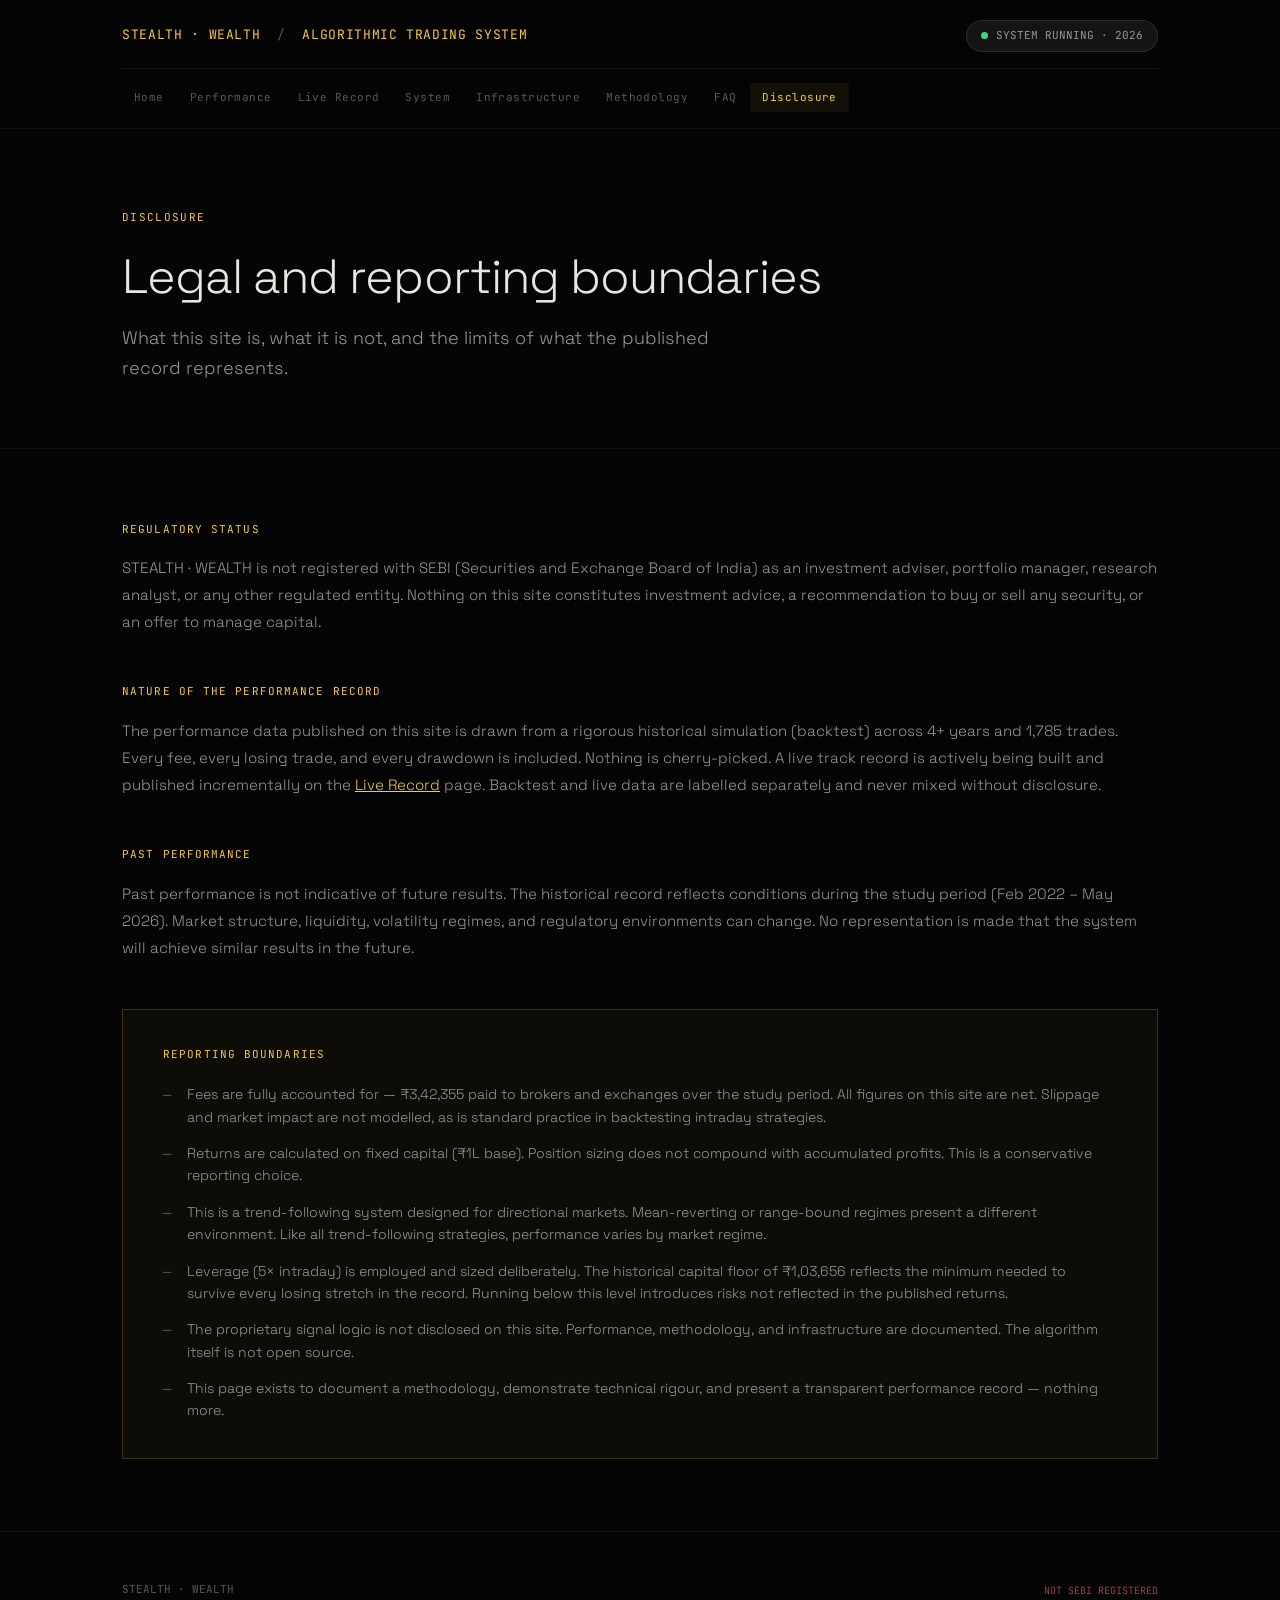
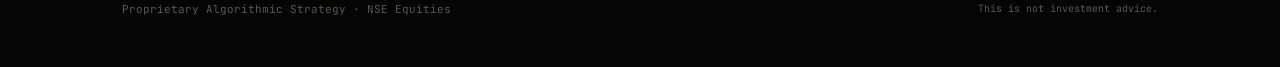
==== disclosure.html @ 49ab5f74 "split single page structure into eight focused pages with shared CSS, navigation, and page-specific " ====
<!DOCTYPE html>
<html lang="en">
<head>
<meta charset="UTF-8">
<meta name="viewport" content="width=device-width, initial-scale=1.0">
<title>Disclosure — STEALTH · WEALTH</title>
<link rel="preconnect" href="https://fonts.googleapis.com">
<link rel="preconnect" href="https://fonts.gstatic.com" crossorigin>
<link href="https://fonts.googleapis.com/css2?family=Space+Grotesk:wght@300;400;500;600&family=JetBrains+Mono:wght@400;500&display=swap" rel="stylesheet">
<link rel="stylesheet" href="css/site.css">
</head>
<body>

<header>
  <div class="container">
    <div class="header-top">
      <a href="index.html" class="logo">STEALTH · WEALTH <span>/</span> ALGORITHMIC TRADING SYSTEM</a>
      <div class="status-pill">
        <div class="status-dot"></div>
        SYSTEM RUNNING · 2026
      </div>
    </div>
    <nav class="main-nav"></nav>
  </div>
</header>

<main>
<section class="page-hero">
  <div class="container">
    <div class="hero-eyebrow">Disclosure</div>
    <h1 class="hero-title">Legal and reporting boundaries</h1>
    <p class="hero-sub">What this site is, what it is not, and the limits of what the published record represents.</p>
  </div>
</section>

<section class="page-section">
  <div class="container">
    <div class="disclosure-block fade-in">
      <div class="disclosure-block-title">Regulatory status</div>
      <div class="disclosure-block-text">
        STEALTH · WEALTH is not registered with SEBI (Securities and Exchange Board of India) as an investment adviser, portfolio manager, research analyst, or any other regulated entity. Nothing on this site constitutes investment advice, a recommendation to buy or sell any security, or an offer to manage capital.
      </div>
    </div>

    <div class="disclosure-block fade-in">
      <div class="disclosure-block-title">Nature of the performance record</div>
      <div class="disclosure-block-text">
        The performance data published on this site is drawn from a rigorous historical simulation (backtest) across 4+ years and 1,785 trades. Every fee, every losing trade, and every drawdown is included. Nothing is cherry-picked. A live track record is actively being built and published incrementally on the <a href="live-record.html" style="color:var(--gold)">Live Record</a> page. Backtest and live data are labelled separately and never mixed without disclosure.
      </div>
    </div>

    <div class="disclosure-block fade-in">
      <div class="disclosure-block-title">Past performance</div>
      <div class="disclosure-block-text">
        Past performance is not indicative of future results. The historical record reflects conditions during the study period (Feb 2022 – May 2026). Market structure, liquidity, volatility regimes, and regulatory environments can change. No representation is made that the system will achieve similar results in the future.
      </div>
    </div>

    <div class="caveat-box fade-in" style="margin-top:48px">
      <div class="caveat-title">Reporting boundaries</div>
      <ul class="caveat-list">
        <li>Fees are fully accounted for — ₹3,42,355 paid to brokers and exchanges over the study period. All figures on this site are net. Slippage and market impact are not modelled, as is standard practice in backtesting intraday strategies.</li>
        <li>Returns are calculated on fixed capital (₹1L base). Position sizing does not compound with accumulated profits. This is a conservative reporting choice.</li>
        <li>This is a trend-following system designed for directional markets. Mean-reverting or range-bound regimes present a different environment. Like all trend-following strategies, performance varies by market regime.</li>
        <li>Leverage (5× intraday) is employed and sized deliberately. The historical capital floor of ₹1,03,656 reflects the minimum needed to survive every losing stretch in the record. Running below this level introduces risks not reflected in the published returns.</li>
        <li>The proprietary signal logic is not disclosed on this site. Performance, methodology, and infrastructure are documented. The algorithm itself is not open source.</li>
        <li>This page exists to document a methodology, demonstrate technical rigour, and present a transparent performance record — nothing more.</li>
      </ul>
    </div>
  </div>
</section>
</main>

<footer>
  <div class="container">
    <div class="footer-inner">
      <div class="footer-left">
        STEALTH · WEALTH<br>
        Proprietary Algorithmic Strategy · NSE Equities
      </div>
      <div class="footer-right">
        <div class="footer-not-sebi">NOT SEBI REGISTERED</div>
        This is not investment advice.
      </div>
    </div>
  </div>
</footer>

<script src="js/site.js"></script>
</body>
</html>
---- css/site.css ----
:root {
  --bg: #050505;
  --bg2: #0d0d0d;
  --bg3: #141414;
  --bg4: #1c1c1c;
  --text: #E8E6E0;
  --text2: #9A9890;
  --text3: #5A5855;
  --gold: #F5C842;
  --gold2: #C4971A;
  --green: #3DD68C;
  --red: #E05555;
  --border: rgba(255,255,255,0.06);
  --border2: rgba(255,255,255,0.1);
  --mono: 'JetBrains Mono', monospace;
  --sans: 'Space Grotesk', sans-serif;
}
*, *::before, *::after { box-sizing: border-box; margin: 0; padding: 0; }
html { scroll-behavior: smooth; }
body {
  background: var(--bg);
  color: var(--text);
  font-family: var(--sans);
  font-size: 16px;
  line-height: 1.6;
  -webkit-font-smoothing: antialiased;
  min-height: 100vh;
  display: flex;
  flex-direction: column;
}
main { flex: 1; }

/* ── LAYOUT ── */
.container { max-width: 1100px; margin: 0 auto; padding: 0 32px; }
section { padding: 96px 0; border-bottom: 1px solid var(--border); }
section:last-child { border-bottom: none; }
.page-section { padding: 72px 0; }

/* ── HEADER ── */
header {
  padding: 20px 0 16px;
  border-bottom: 1px solid var(--border);
  position: sticky; top: 0; z-index: 100;
  background: rgba(5,5,5,0.92);
  backdrop-filter: blur(12px);
}
.header-top {
  display: flex; align-items: center; justify-content: space-between;
  margin-bottom: 16px;
}
.logo {
  font-family: var(--mono);
  font-size: 13px;
  color: var(--gold);
  letter-spacing: 0.05em;
  text-decoration: none;
}
.logo span { color: var(--text3); margin: 0 8px; }
.logo:hover { opacity: 0.85; }
.status-pill {
  display: flex; align-items: center; gap: 8px;
  font-family: var(--mono); font-size: 11px;
  color: var(--text2);
  background: var(--bg3);
  border: 1px solid var(--border2);
  padding: 6px 14px; border-radius: 100px;
  white-space: nowrap;
}
.status-dot {
  width: 7px; height: 7px; border-radius: 50%;
  background: var(--green);
  animation: pulse 2.5s ease-in-out infinite;
}
@keyframes pulse {
  0%, 100% { opacity: 1; }
  50% { opacity: 0.3; }
}

/* ── NAVIGATION ── */
.main-nav {
  display: flex;
  flex-wrap: wrap;
  gap: 2px;
  border-top: 1px solid var(--border);
  padding-top: 14px;
}
.main-nav a {
  font-family: var(--mono);
  font-size: 11px;
  color: var(--text3);
  text-decoration: none;
  padding: 6px 12px;
  border-radius: 2px;
  letter-spacing: 0.04em;
  transition: color 0.15s, background 0.15s;
}
.main-nav a:hover {
  color: var(--text);
  background: var(--bg3);
}
.main-nav a.active {
  color: var(--gold);
  background: rgba(245,200,66,0.06);
}

/* ── HERO ── */
#hero { padding: 120px 0 96px; border-bottom: 1px solid var(--border); }
.page-hero {
  padding: 80px 0 64px;
  border-bottom: 1px solid var(--border);
}
.hero-eyebrow {
  font-family: var(--mono); font-size: 11px;
  color: var(--gold); letter-spacing: 0.12em; text-transform: uppercase;
  margin-bottom: 24px;
}
.hero-title {
  font-size: clamp(44px, 6vw, 80px);
  font-weight: 300;
  line-height: 1.08;
  letter-spacing: -0.02em;
  color: var(--text);
  margin-bottom: 20px;
}
.page-hero .hero-title {
  font-size: clamp(32px, 4vw, 48px);
}
.hero-title em {
  font-style: normal; font-weight: 600;
  color: var(--gold);
}
.hero-sub {
  font-size: 18px; color: var(--text2); font-weight: 300;
  max-width: 560px; margin-bottom: 48px; line-height: 1.7;
}
.page-hero .hero-sub { margin-bottom: 0; max-width: 640px; }
.hero-stats {
  display: grid;
  grid-template-columns: repeat(4, 1fr);
  gap: 1px;
  background: var(--border);
  border: 1px solid var(--border);
  border-radius: 2px;
}
.stat-cell {
  background: var(--bg);
  padding: 28px 24px;
}
.stat-label {
  font-family: var(--mono); font-size: 10px;
  color: var(--text3); letter-spacing: 0.1em;
  text-transform: uppercase; margin-bottom: 10px;
}
.stat-value {
  font-family: var(--mono); font-size: 28px; font-weight: 500;
  color: var(--text); line-height: 1;
}
.stat-value.gold { color: var(--gold); }
.stat-value.green { color: var(--green); }
.stat-sub {
  font-family: var(--mono); font-size: 11px;
  color: var(--text3); margin-top: 6px;
}

/* ── TRUST / CTA ── */
.trust-grid {
  display: grid;
  grid-template-columns: repeat(2, 1fr);
  gap: 1px;
  background: var(--border);
  border: 1px solid var(--border);
  margin-bottom: 48px;
}
.trust-cell {
  background: var(--bg);
  padding: 32px 28px;
}
.trust-cell-title {
  font-family: var(--mono); font-size: 11px;
  color: var(--gold); letter-spacing: 0.1em;
  text-transform: uppercase; margin-bottom: 12px;
}
.trust-cell-text {
  font-size: 15px; color: var(--text2);
  font-weight: 300; line-height: 1.75;
}
.cta-row {
  display: flex; flex-wrap: wrap; gap: 12px;
}
.cta-link {
  font-family: var(--mono); font-size: 12px;
  color: var(--text);
  text-decoration: none;
  padding: 14px 24px;
  border: 1px solid var(--border2);
  border-radius: 2px;
  transition: border-color 0.15s, color 0.15s;
}
.cta-link:hover { border-color: var(--gold); color: var(--gold); }
.cta-link.primary {
  background: rgba(245,200,66,0.08);
  border-color: rgba(245,200,66,0.3);
  color: var(--gold);
}

/* ── SECTION HEADERS ── */
.section-label {
  font-family: var(--mono); font-size: 10px;
  color: var(--text3); letter-spacing: 0.15em;
  text-transform: uppercase; margin-bottom: 16px;
  display: flex; align-items: center; gap: 12px;
}
.section-label::after {
  content: ''; flex: 1; height: 1px; background: var(--border2);
}
.section-title {
  font-size: 32px; font-weight: 300; letter-spacing: -0.01em;
  color: var(--text); margin-bottom: 8px;
}
.section-desc {
  color: var(--text2); font-size: 15px; font-weight: 300; margin-bottom: 56px;
}

/* ── EQUITY CURVE ── */
#curve-container {
  width: 100%; height: 340px; position: relative;
  border: 1px solid var(--border2);
  border-radius: 2px;
  overflow: hidden;
  background: var(--bg2);
}
#equity-svg { width: 100%; height: 100%; }
.curve-path {
  fill: none;
  stroke: var(--gold);
  stroke-width: 2;
  stroke-linecap: round;
  stroke-linejoin: round;
}
.curve-fill { opacity: 0.06; }
.curve-annotation {
  font-family: var(--mono); font-size: 11px; fill: var(--text3);
}
.curve-grid { stroke: var(--border); stroke-width: 0.5; }

/* ── YEAR BARS ── */
.year-grid {
  display: grid; grid-template-columns: repeat(5, 1fr); gap: 16px;
}
.year-card {
  background: var(--bg2);
  border: 1px solid var(--border);
  padding: 24px 20px;
  position: relative;
  overflow: hidden;
  transition: border-color 0.2s;
}
.year-card:hover { border-color: var(--border2); }
.year-card::before {
  content: ''; position: absolute;
  bottom: 0; left: 0; right: 0;
  height: 3px; background: var(--gold); opacity: 0;
  transition: opacity 0.2s;
}
.year-card:hover::before { opacity: 1; }
.year-label {
  font-family: var(--mono); font-size: 11px;
  color: var(--text3); margin-bottom: 14px;
  letter-spacing: 0.05em;
}
.year-return {
  font-family: var(--mono); font-size: 36px; font-weight: 500;
  color: var(--gold); line-height: 1; margin-bottom: 4px;
}
.year-pnl {
  font-family: var(--mono); font-size: 12px; color: var(--text2);
  margin-bottom: 16px;
}
.year-bar-track {
  height: 3px; background: var(--border2); border-radius: 2px;
  overflow: hidden; margin-bottom: 12px;
}
.year-bar-fill {
  height: 100%; background: var(--gold);
  border-radius: 2px;
  transition: width 1.2s cubic-bezier(0.4, 0, 0.2, 1);
}
.year-meta {
  display: flex; justify-content: space-between;
  font-family: var(--mono); font-size: 10px; color: var(--text3);
}

/* ── MONTHLY HEATMAP ── */
.heatmap-wrapper { overflow-x: auto; }
.heatmap {
  display: grid;
  grid-template-columns: 60px repeat(12, 1fr);
  gap: 3px;
  min-width: 760px;
}
.hm-header, .hm-year-label {
  font-family: var(--mono); font-size: 10px; color: var(--text3);
  display: flex; align-items: center; justify-content: center;
  letter-spacing: 0.05em;
}
.hm-year-label { justify-content: flex-end; padding-right: 12px; }
.hm-cell {
  height: 38px; border-radius: 2px;
  display: flex; align-items: center; justify-content: center;
  font-family: var(--mono); font-size: 9px;
  cursor: default; position: relative;
  transition: transform 0.15s, outline 0.15s;
}
.hm-cell:hover { transform: scale(1.08); z-index: 10; outline: 1px solid rgba(255,255,255,0.3); }
.hm-cell.pos { background: #0d2318; color: var(--green); }
.hm-cell.neg { background: #251010; color: var(--red); }
.hm-cell.empty { background: var(--bg2); }
.hm-cell[data-intensity="1"] { background: #0d2318; }
.hm-cell[data-intensity="2"] { background: #0f2a1c; }
.hm-cell[data-intensity="3"] { background: #123422; }
.hm-cell[data-intensity="4"] { background: #163f28; }
.hm-cell[data-intensity="5"] { background: #1a4b2e; }
.hm-legend {
  display: flex; align-items: center; gap: 6px;
  margin-top: 16px; font-family: var(--mono); font-size: 10px; color: var(--text3);
}
.hm-legend-swatch {
  width: 20px; height: 12px; border-radius: 1px;
}

/* ── RISK RATIOS ── */
.ratios-grid {
  display: grid; grid-template-columns: repeat(3, 1fr); gap: 1px;
  background: var(--border); border: 1px solid var(--border);
}
.ratio-cell {
  background: var(--bg);
  padding: 32px 28px;
  position: relative;
}
.ratio-name {
  font-family: var(--mono); font-size: 11px; color: var(--text3);
  letter-spacing: 0.08em; text-transform: uppercase; margin-bottom: 16px;
}
.ratio-value {
  font-family: var(--mono); font-size: 40px; font-weight: 500;
  color: var(--text); line-height: 1; margin-bottom: 8px;
}
.ratio-benchmark {
  font-family: var(--mono); font-size: 11px; color: var(--text3);
  margin-bottom: 12px;
}
.ratio-verdict {
  font-family: var(--mono); font-size: 11px;
  color: var(--green); letter-spacing: 0.05em;
}
.ratio-bar-track {
  position: absolute; bottom: 0; left: 0; right: 0;
  height: 2px; background: var(--border2);
}
.ratio-bar-fill {
  height: 100%; background: var(--gold);
  transition: width 1.5s cubic-bezier(0.4, 0, 0.2, 1);
}

/* ── DRAWDOWN ── */
.dd-grid {
  display: grid; grid-template-columns: 1fr 1fr; gap: 24px;
  margin-bottom: 40px;
}
.dd-big {
  background: var(--bg2); border: 1px solid var(--border);
  padding: 32px; display: flex; flex-direction: column; justify-content: space-between;
}
.dd-big-label {
  font-family: var(--mono); font-size: 10px; color: var(--text3);
  letter-spacing: 0.1em; text-transform: uppercase; margin-bottom: 12px;
}
.dd-big-value {
  font-family: var(--mono); font-size: 52px; font-weight: 500;
  color: var(--text); line-height: 1;
}
.dd-big-note {
  font-family: var(--mono); font-size: 11px; color: var(--text3); margin-top: 12px;
}
.dd-episodes {
  background: var(--bg2); border: 1px solid var(--border);
  padding: 32px;
}
.dd-ep-title {
  font-family: var(--mono); font-size: 10px; color: var(--text3);
  letter-spacing: 0.1em; text-transform: uppercase; margin-bottom: 20px;
}
.dd-ep-row {
  display: grid; grid-template-columns: 24px 1fr auto auto;
  gap: 12px; align-items: center;
  padding: 12px 0; border-bottom: 1px solid var(--border);
}
.dd-ep-row:last-child { border-bottom: none; }
.dd-ep-rank {
  font-family: var(--mono); font-size: 11px; color: var(--text3);
}
.dd-ep-dates {
  font-family: var(--mono); font-size: 11px; color: var(--text2);
}
.dd-ep-pct {
  font-family: var(--mono); font-size: 13px; color: var(--red); font-weight: 500;
}
.dd-ep-recovery {
  font-family: var(--mono); font-size: 11px; color: var(--text3); text-align: right;
}

/* ── SYSTEM SECTION ── */
.system-cols { display: grid; grid-template-columns: 1fr 1fr; gap: 48px; }
.system-block-title {
  font-family: var(--mono); font-size: 11px; color: var(--gold);
  letter-spacing: 0.1em; text-transform: uppercase; margin-bottom: 16px;
}
.system-block-text {
  color: var(--text2); font-size: 15px; font-weight: 300; line-height: 1.75;
}
.system-spec { margin-top: 32px; border: 1px solid var(--border); }
.spec-row {
  display: flex; justify-content: space-between; align-items: center;
  padding: 14px 20px; border-bottom: 1px solid var(--border);
  font-size: 14px;
}
.spec-row:last-child { border-bottom: none; }
.spec-key { color: var(--text3); font-family: var(--mono); font-size: 11px; letter-spacing: 0.06em; text-transform: uppercase; }
.spec-val { color: var(--text); font-family: var(--mono); font-size: 13px; }
.spec-val.highlight { color: var(--gold); }

/* ── METHODOLOGY ── */
.methodology-note {
  margin-top: 56px;
  border-top: 1px solid var(--border2);
  padding-top: 36px;
  display: grid;
  grid-template-columns: 160px 1fr;
  gap: 32px;
  align-items: start;
}
.methodology-note-label {
  font-family: var(--mono); font-size: 10px;
  color: var(--gold); letter-spacing: 0.12em;
  text-transform: uppercase; padding-top: 3px;
}
.methodology-note p {
  font-size: 14px; color: var(--text2);
  font-weight: 300; line-height: 1.8;
}
.methodology-note p strong { color: var(--text); font-weight: 500; }
.method-list {
  list-style: none;
  display: flex; flex-direction: column; gap: 20px;
}
.method-list li {
  display: grid;
  grid-template-columns: 140px 1fr;
  gap: 24px;
  padding-bottom: 20px;
  border-bottom: 1px solid var(--border);
}
.method-list li:last-child { border-bottom: none; padding-bottom: 0; }
.method-list-label {
  font-family: var(--mono); font-size: 11px;
  color: var(--gold); letter-spacing: 0.08em;
  text-transform: uppercase;
}
.method-list-text {
  font-size: 15px; color: var(--text2);
  font-weight: 300; line-height: 1.75;
}

/* ── FEES ROW ── */
.fees-row { flex-direction: column; align-items: flex-start; gap: 4px; }
.fees-detail { display: flex; flex-direction: column; gap: 3px; text-align: right; }
.fees-note {
  font-family: var(--mono); font-size: 10px;
  color: var(--gold); opacity: 0.7; letter-spacing: 0.04em;
}

/* ── INFRASTRUCTURE ── */
.infra-grid {
  display: grid;
  grid-template-columns: 1fr 1fr;
  gap: 1px;
  background: var(--border);
  border: 1px solid var(--border);
  margin-bottom: 32px;
}
.infra-block {
  background: var(--bg);
  padding: 36px 32px;
  transition: background 0.2s;
}
.infra-block:hover { background: var(--bg2); }
.infra-icon {
  font-family: var(--mono); font-size: 11px;
  color: var(--gold); letter-spacing: 0.1em;
  margin-bottom: 16px;
}
.infra-block-title {
  font-size: 17px; font-weight: 500;
  color: var(--text); margin-bottom: 12px;
  letter-spacing: -0.01em;
}
.infra-block-text {
  font-size: 14px; color: var(--text2);
  font-weight: 300; line-height: 1.8;
}
.infra-statement {
  border-left: 2px solid var(--gold);
  padding: 20px 28px;
  margin-top: 8px;
}
.infra-statement-line {
  font-size: 14px; color: var(--text2);
  font-weight: 300; line-height: 1.8;
  font-style: italic;
}

/* ── LIVE RECORD ── */
.live-status {
  display: grid;
  grid-template-columns: 1fr 1fr;
  gap: 24px;
  margin-bottom: 48px;
}
.live-status-card {
  background: var(--bg2);
  border: 1px solid var(--border);
  padding: 32px;
}
.live-status-label {
  font-family: var(--mono); font-size: 10px;
  color: var(--text3); letter-spacing: 0.1em;
  text-transform: uppercase; margin-bottom: 12px;
}
.live-status-value {
  font-family: var(--mono); font-size: 24px;
  color: var(--text); margin-bottom: 8px;
}
.live-status-value.active { color: var(--green); }
.live-status-note {
  font-size: 14px; color: var(--text2);
  font-weight: 300; line-height: 1.7;
}
.live-timeline {
  border: 1px solid var(--border);
}
.live-timeline-row {
  display: grid;
  grid-template-columns: 120px 1fr auto;
  gap: 24px;
  padding: 20px 24px;
  border-bottom: 1px solid var(--border);
  align-items: center;
}
.live-timeline-row:last-child { border-bottom: none; }
.live-timeline-date {
  font-family: var(--mono); font-size: 12px; color: var(--text3);
}
.live-timeline-desc {
  font-size: 14px; color: var(--text2); font-weight: 300;
}
.live-timeline-badge {
  font-family: var(--mono); font-size: 10px;
  padding: 4px 10px;
  border-radius: 100px;
  letter-spacing: 0.05em;
}
.live-timeline-badge.backtest {
  color: var(--text2);
  background: var(--bg3);
  border: 1px solid var(--border);
}
.live-timeline-badge.live {
  color: var(--green);
  background: rgba(61,214,140,0.08);
  border: 1px solid rgba(61,214,140,0.2);
}

/* ── FAQ ── */
.faq-list { display: flex; flex-direction: column; gap: 0; }
.faq-item {
  border-bottom: 1px solid var(--border);
  padding: 28px 0;
}
.faq-item:first-child { padding-top: 0; }
.faq-q {
  font-size: 17px; font-weight: 500;
  color: var(--text); margin-bottom: 12px;
  letter-spacing: -0.01em;
}
.faq-a {
  font-size: 15px; color: var(--text2);
  font-weight: 300; line-height: 1.75;
}

/* ── CAVEATS / DISCLOSURE ── */
.caveat-box {
  border: 1px solid rgba(245,200,66,0.2);
  background: rgba(245,200,66,0.03);
  padding: 36px 40px;
}
.caveat-title {
  font-family: var(--mono); font-size: 11px; color: var(--gold);
  letter-spacing: 0.1em; text-transform: uppercase; margin-bottom: 20px;
}
.caveat-list {
  list-style: none; display: flex; flex-direction: column; gap: 14px;
}
.caveat-list li {
  display: flex; gap: 16px; align-items: flex-start;
  font-size: 14px; color: var(--text2); font-weight: 300; line-height: 1.6;
}
.caveat-list li::before {
  content: '—'; font-family: var(--mono); color: var(--text3); flex-shrink: 0;
  margin-top: 1px;
}
.disclosure-block {
  margin-bottom: 48px;
}
.disclosure-block:last-child { margin-bottom: 0; }
.disclosure-block-title {
  font-family: var(--mono); font-size: 11px;
  color: var(--gold); letter-spacing: 0.1em;
  text-transform: uppercase; margin-bottom: 16px;
}
.disclosure-block-text {
  font-size: 15px; color: var(--text2);
  font-weight: 300; line-height: 1.8;
}

/* ── FOOTER ── */
footer {
  padding: 48px 0;
  border-top: 1px solid var(--border);
  margin-top: auto;
}
.footer-inner {
  display: flex; align-items: center; justify-content: space-between;
}
.footer-left {
  font-family: var(--mono); font-size: 11px; color: var(--text3); line-height: 1.8;
}
.footer-right {
  font-family: var(--mono); font-size: 10px; color: var(--text3);
  text-align: right; line-height: 1.8;
}
.footer-not-sebi {
  font-family: var(--mono); font-size: 10px; color: var(--red);
  opacity: 0.7;
}

/* ── TABLES ── */
.period-table {
  width: 100%; border-collapse: collapse;
  font-family: var(--mono); font-size: 13px;
}
.period-table th {
  color: var(--text3); font-weight: 400; font-size: 10px;
  letter-spacing: 0.1em; text-transform: uppercase;
  padding: 12px 16px; text-align: left;
  border-bottom: 1px solid var(--border2);
}
.period-table td {
  padding: 14px 16px; border-bottom: 1px solid var(--border);
  color: var(--text);
}
.period-table tr:last-child td { border-bottom: none; }
.period-table tr:hover td { background: var(--bg2); }
.neg-pct { color: var(--red); }
.pos-big { color: var(--green); }

/* ── SCROLL ANIMATIONS ── */
.fade-in {
  opacity: 0; transform: translateY(20px);
  transition: opacity 0.7s ease, transform 0.7s ease;
}
.fade-in.visible { opacity: 1; transform: translateY(0); }

/* ── RESPONSIVE ── */
@media (max-width: 768px) {
  .container { padding: 0 20px; }
  section { padding: 64px 0; }
  .page-hero { padding: 56px 0 48px; }
  .hero-stats { grid-template-columns: 1fr 1fr; }
  .trust-grid { grid-template-columns: 1fr; }
  .year-grid { grid-template-columns: 1fr 1fr; }
  .ratios-grid { grid-template-columns: 1fr; }
  .system-cols { grid-template-columns: 1fr; }
  .dd-grid { grid-template-columns: 1fr; }
  .infra-grid { grid-template-columns: 1fr; }
  .live-status { grid-template-columns: 1fr; }
  .method-list li { grid-template-columns: 1fr; gap: 8px; }
  .methodology-note { grid-template-columns: 1fr; }
  .live-timeline-row { grid-template-columns: 1fr; gap: 8px; }
  .footer-inner { flex-direction: column; gap: 24px; text-align: center; }
  .footer-right { text-align: center; }
  .main-nav { overflow-x: auto; flex-wrap: nowrap; padding-bottom: 4px; }
  .status-pill { display: none; }
}
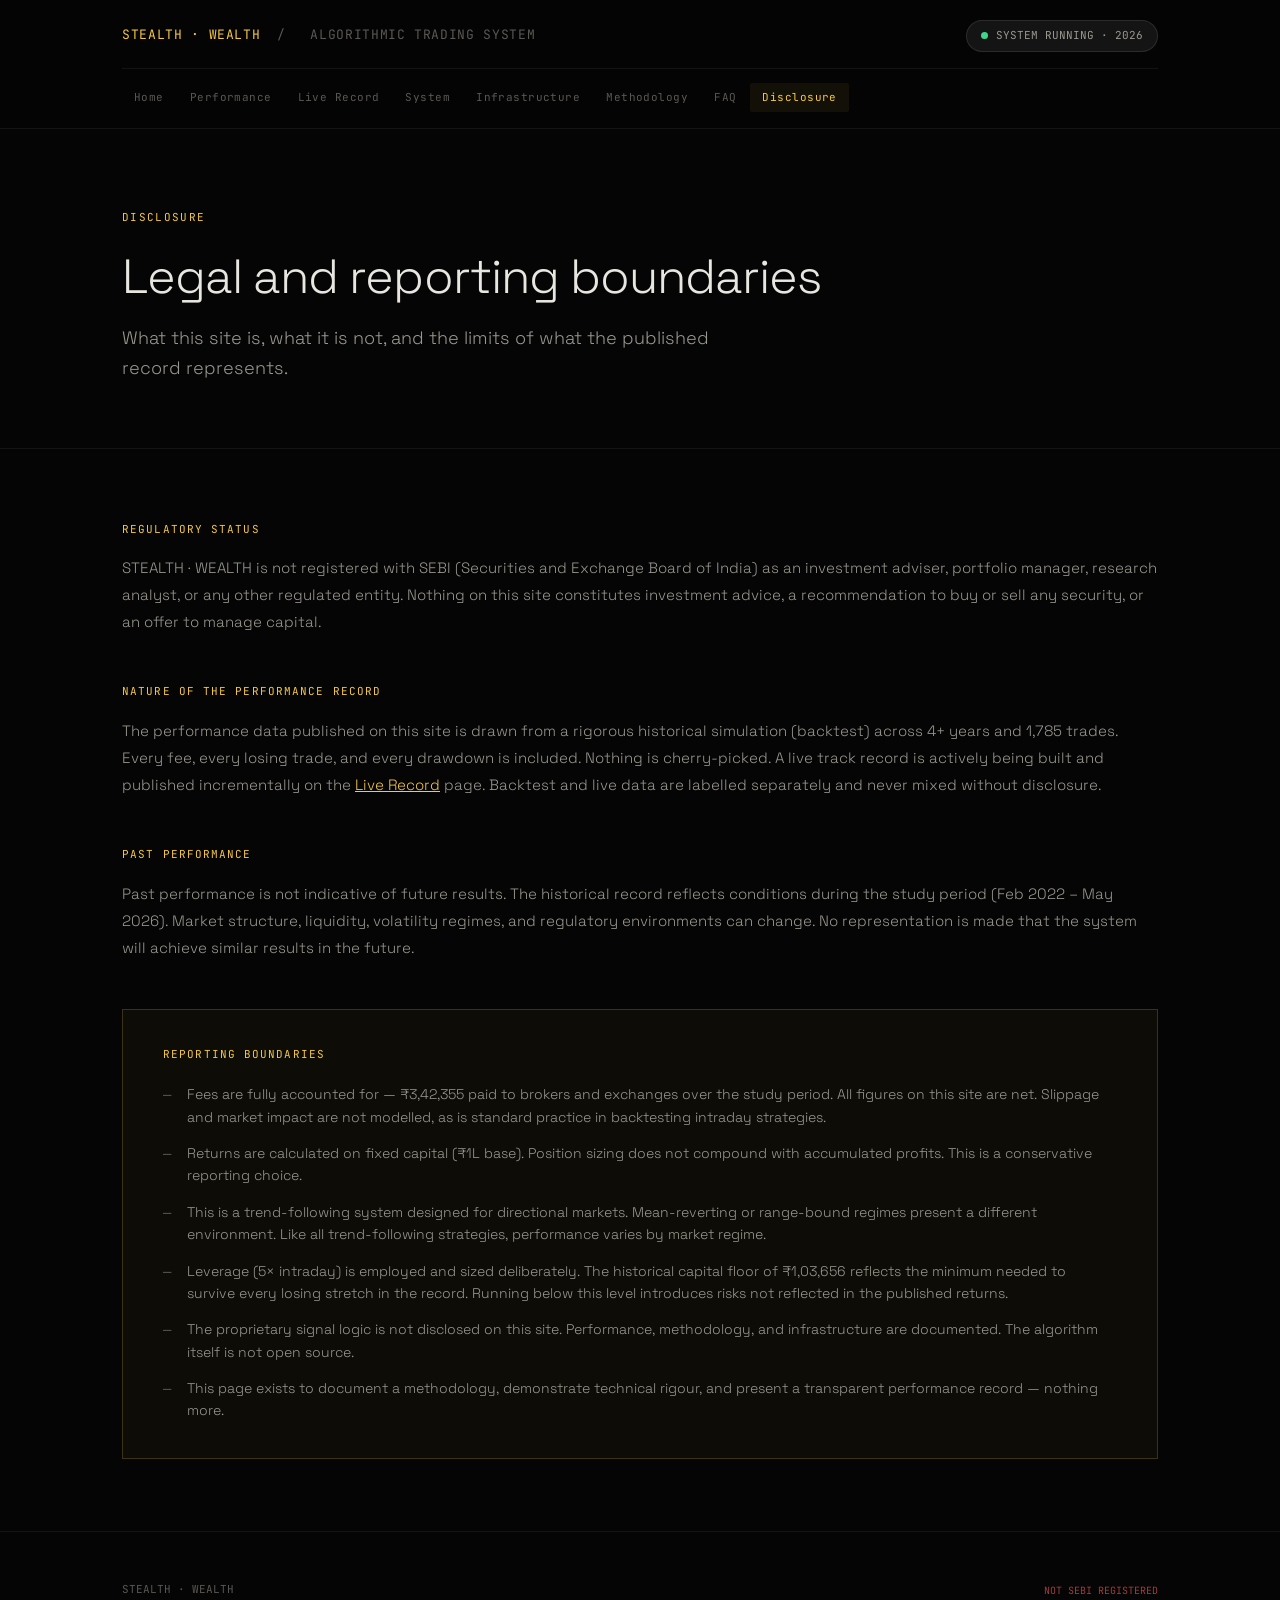
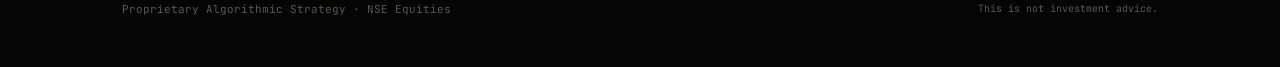
==== commit 0125fd68: "mobile view: hamburger menu now triggers a bottom sheet" ====
--- a/disclosure.html
+++ b/disclosure.html
@@ -14,15 +14,28 @@
 <header>
   <div class="container">
     <div class="header-top">
-      <a href="index.html" class="logo">STEALTH · WEALTH <span>/</span> ALGORITHMIC TRADING SYSTEM</a>
-      <div class="status-pill">
-        <div class="status-dot"></div>
-        SYSTEM RUNNING · 2026
+      <a href="index.html" class="logo">STEALTH · WEALTH <span>/</span> <span class="logo-ext">ALGORITHMIC TRADING SYSTEM</span></a>
+      <div class="header-actions">
+        <div class="status-pill">
+          <div class="status-dot"></div>
+          SYSTEM RUNNING · 2026
+        </div>
+        <button type="button" class="nav-toggle" aria-expanded="false" aria-controls="main-nav" aria-label="Open menu">
+          <span class="nav-toggle-bar" aria-hidden="true"></span>
+          <span class="nav-toggle-bar" aria-hidden="true"></span>
+          <span class="nav-toggle-bar" aria-hidden="true"></span>
+        </button>
       </div>
     </div>
-    <nav class="main-nav"></nav>
+    <nav class="main-nav" id="main-nav"></nav>
   </div>
 </header>
+<div class="nav-backdrop" aria-hidden="true"></div>
+<div class="bottom-sheet" role="dialog" aria-label="Navigation">
+  <div class="sheet-handle"></div>
+  <div class="sheet-label">STEALTH · WEALTH</div>
+  <nav class="sheet-nav"></nav>
+</div>
 
 <main>
 <section class="page-hero">
--- a/css/site.css
+++ b/css/site.css
@@ -47,6 +47,11 @@
 .header-top {
   display: flex; align-items: center; justify-content: space-between;
   margin-bottom: 16px;
+  gap: 16px;
+}
+.header-actions {
+  display: flex; align-items: center; gap: 12px;
+  flex-shrink: 0;
 }
 .logo {
   font-family: var(--mono);
@@ -54,6 +59,7 @@
   color: var(--gold);
   letter-spacing: 0.05em;
   text-decoration: none;
+  min-width: 0;
 }
 .logo span { color: var(--text3); margin: 0 8px; }
 .logo:hover { opacity: 0.85; }
@@ -102,6 +108,103 @@
   color: var(--gold);
   background: rgba(245,200,66,0.06);
 }
+
+/* ── MOBILE NAV TOGGLE ── */
+.nav-toggle {
+  display: none;
+  flex-direction: column;
+  justify-content: center;
+  gap: 5px;
+  width: 40px;
+  height: 40px;
+  padding: 0;
+  border: 1px solid var(--border2);
+  border-radius: 2px;
+  background: var(--bg3);
+  cursor: pointer;
+  flex-shrink: 0;
+}
+.nav-toggle-bar {
+  display: block;
+  width: 18px;
+  height: 1.5px;
+  margin: 0 auto;
+  background: var(--text);
+  transition: transform 0.2s ease, opacity 0.2s ease;
+}
+
+/* ── BOTTOM SHEET ── */
+.bottom-sheet {
+  position: fixed;
+  bottom: 0;
+  left: 0;
+  right: 0;
+  z-index: 300;
+  background: #111111;
+  border-top: 1px solid var(--border2);
+  border-radius: 20px 20px 0 0;
+  padding-bottom: env(safe-area-inset-bottom, 20px);
+  transform: translateY(100%);
+  transition: transform 0.35s cubic-bezier(0.32, 0.72, 0, 1);
+  max-height: 80vh;
+  overflow-y: auto;
+  display: none;
+}
+.bottom-sheet.is-open {
+  transform: translateY(0);
+}
+.sheet-handle {
+  width: 40px;
+  height: 4px;
+  background: var(--text3);
+  border-radius: 2px;
+  margin: 14px auto 4px;
+  opacity: 0.35;
+}
+.sheet-label {
+  font-family: var(--mono);
+  font-size: 10px;
+  color: var(--text3);
+  letter-spacing: 0.14em;
+  text-transform: uppercase;
+  padding: 10px 24px 14px;
+  border-bottom: 1px solid var(--border);
+}
+.sheet-nav {
+  display: flex;
+  flex-direction: column;
+  padding: 4px 0 8px;
+}
+.sheet-nav a {
+  font-family: var(--mono);
+  font-size: 15px;
+  color: var(--text2);
+  text-decoration: none;
+  padding: 18px 24px;
+  border-bottom: 1px solid var(--border);
+  display: flex;
+  align-items: center;
+  justify-content: space-between;
+  transition: background 0.15s;
+  letter-spacing: 0.02em;
+  -webkit-tap-highlight-color: transparent;
+}
+.sheet-nav a:last-child { border-bottom: none; }
+.sheet-nav a:active { background: var(--bg3); }
+.sheet-nav a.active { color: var(--gold); }
+.sheet-nav a.active::after { content: '●'; font-size: 6px; color: var(--gold); }
+.sheet-nav a:not(.active)::after { content: '→'; color: var(--text3); font-size: 14px; }
+
+.nav-backdrop {
+  display: none;
+  position: fixed;
+  inset: 0;
+  z-index: 299;
+  background: rgba(0,0,0,0.65);
+  backdrop-filter: blur(3px);
+  -webkit-backdrop-filter: blur(3px);
+}
+.nav-backdrop.is-open { display: block; }
 
 /* ── HERO ── */
 #hero { padding: 120px 0 96px; border-bottom: 1px solid var(--border); }
@@ -699,6 +802,13 @@
   .live-timeline-row { grid-template-columns: 1fr; gap: 8px; }
   .footer-inner { flex-direction: column; gap: 24px; text-align: center; }
   .footer-right { text-align: center; }
-  .main-nav { overflow-x: auto; flex-wrap: nowrap; padding-bottom: 4px; }
+  .header-top { margin-bottom: 0; }
+  .logo-ext { display: none; }
+  .logo span { margin: 0 4px; }
   .status-pill { display: none; }
-}
+  .nav-toggle { display: flex; }
+  .main-nav { display: none; }
+  .bottom-sheet { display: block; }
+}
+
+body.nav-open { overflow: hidden; }
